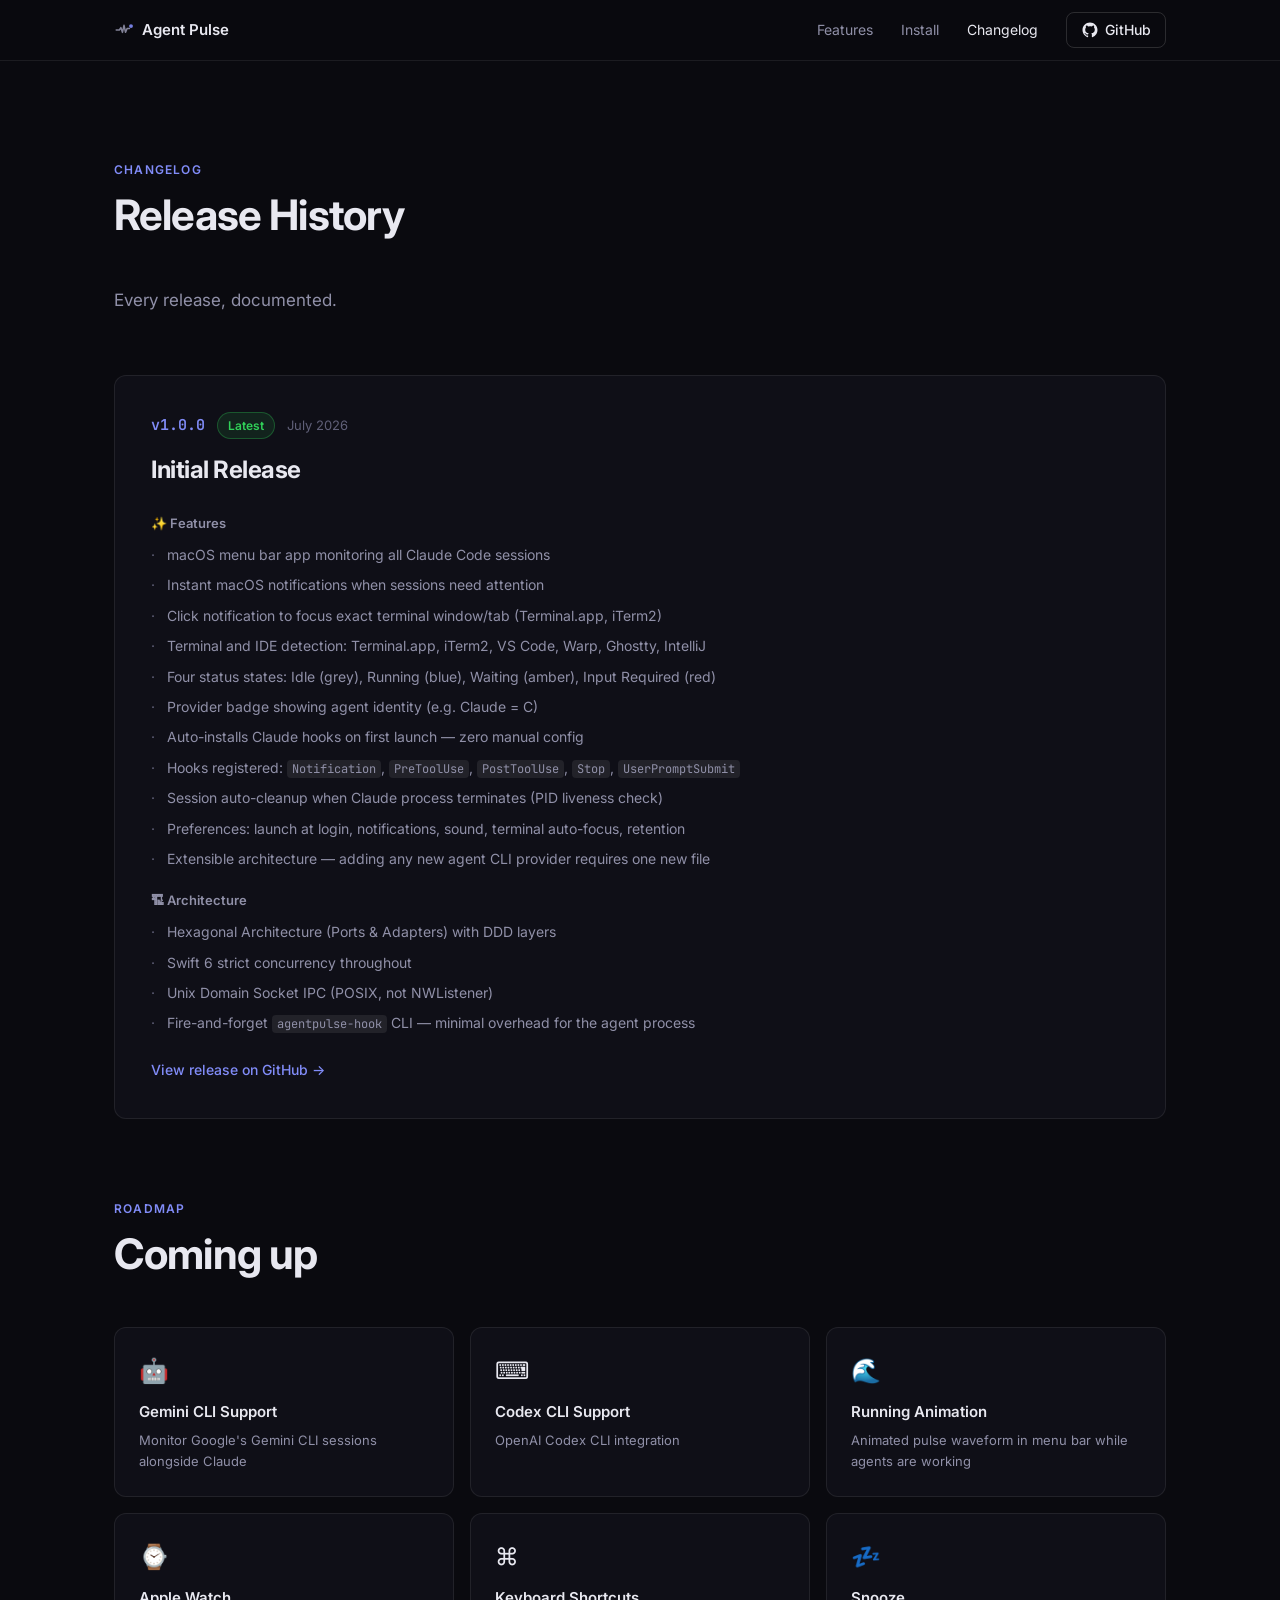
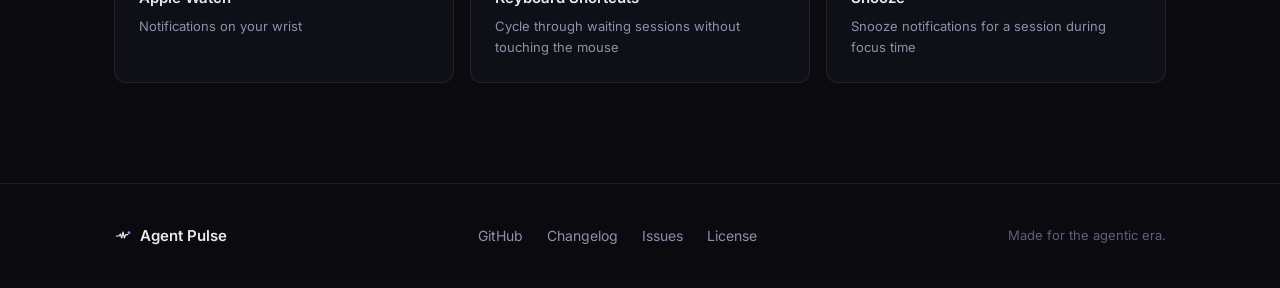
==== changelog.html @ d6f434c4 "Initial site for Agent Pulse" ====
<!DOCTYPE html>
<html lang="en">
<head>
  <meta charset="UTF-8" />
  <meta name="viewport" content="width=device-width, initial-scale=1.0" />
  <title>Changelog — Agent Pulse</title>
  <meta name="description" content="Agent Pulse release history and changelog." />
  <link rel="icon" type="image/svg+xml" href="assets/img/favicon.svg" />
  <link rel="stylesheet" href="assets/css/style.css" />
  <link href="https://fonts.googleapis.com/css2?family=Inter:wght@300;400;500;600;700&family=JetBrains+Mono:wght@400;500&display=swap" rel="stylesheet" />
</head>
<body>

<nav class="nav">
  <div class="nav-inner">
    <div class="nav-logo">
      <a href="index.html" style="display:flex;align-items:center;gap:8px;text-decoration:none;color:inherit">
        <svg class="nav-pulse-icon" width="20" height="14" viewBox="0 0 24 18" fill="none">
          <path d="M2 9 H6 L8 6 L10 12 L12 3 L14 12 L16 7 H19" stroke="currentColor" stroke-width="2" stroke-linecap="round" stroke-linejoin="round"/>
          <circle class="nav-status-dot" cx="21" cy="4" r="2.5" fill="#818CF8"/>
        </svg>
        <span class="nav-name">Agent Pulse</span>
      </a>
    </div>
    <div class="nav-links">
      <a href="index.html#features">Features</a>
      <a href="index.html#install">Install</a>
      <a href="changelog.html" class="nav-active">Changelog</a>
      <a href="https://github.com/useagentpulse/agentpulse-app" target="_blank" class="nav-github">
        <svg width="18" height="18" viewBox="0 0 24 24" fill="currentColor"><path d="M12 2C6.477 2 2 6.484 2 12.017c0 4.425 2.865 8.18 6.839 9.504.5.092.682-.217.682-.483 0-.237-.008-.868-.013-1.703-2.782.605-3.369-1.343-3.369-1.343-.454-1.158-1.11-1.466-1.11-1.466-.908-.62.069-.608.069-.608 1.003.07 1.531 1.032 1.531 1.032.892 1.53 2.341 1.088 2.91.832.092-.647.35-1.088.636-1.338-2.22-.253-4.555-1.113-4.555-4.951 0-1.093.39-1.988 1.029-2.688-.103-.253-.446-1.272.098-2.65 0 0 .84-.27 2.75 1.026A9.564 9.564 0 0112 6.844c.85.004 1.705.115 2.504.337 1.909-1.296 2.747-1.027 2.747-1.027.546 1.379.202 2.398.1 2.651.64.7 1.028 1.595 1.028 2.688 0 3.848-2.339 4.695-4.566 4.943.359.309.678.92.678 1.855 0 1.338-.012 2.419-.012 2.747 0 .268.18.58.688.482A10.019 10.019 0 0022 12.017C22 6.484 17.522 2 12 2z"/></svg>
        GitHub
      </a>
    </div>
  </div>
</nav>

<main class="changelog-page">
  <div class="container">
    <div class="changelog-header">
      <div class="section-label">Changelog</div>
      <h1 class="section-title">Release History</h1>
      <p class="changelog-sub">Every release, documented.</p>
    </div>

    <div class="changelog-list">

      <div class="changelog-entry">
        <div class="changelog-meta">
          <span class="changelog-version">v1.0.0</span>
          <span class="changelog-tag changelog-tag--latest">Latest</span>
          <span class="changelog-date">July 2026</span>
        </div>
        <h2 class="changelog-title">Initial Release</h2>
        <div class="changelog-body">
          <div class="changelog-section">
            <div class="changelog-section-title">✨ Features</div>
            <ul>
              <li>macOS menu bar app monitoring all Claude Code sessions</li>
              <li>Instant macOS notifications when sessions need attention</li>
              <li>Click notification to focus exact terminal window/tab (Terminal.app, iTerm2)</li>
              <li>Terminal and IDE detection: Terminal.app, iTerm2, VS Code, Warp, Ghostty, IntelliJ</li>
              <li>Four status states: Idle (grey), Running (blue), Waiting (amber), Input Required (red)</li>
              <li>Provider badge showing agent identity (e.g. Claude = C)</li>
              <li>Auto-installs Claude hooks on first launch — zero manual config</li>
              <li>Hooks registered: <code>Notification</code>, <code>PreToolUse</code>, <code>PostToolUse</code>, <code>Stop</code>, <code>UserPromptSubmit</code></li>
              <li>Session auto-cleanup when Claude process terminates (PID liveness check)</li>
              <li>Preferences: launch at login, notifications, sound, terminal auto-focus, retention</li>
              <li>Extensible architecture — adding any new agent CLI provider requires one new file</li>
            </ul>
          </div>
          <div class="changelog-section">
            <div class="changelog-section-title">🏗 Architecture</div>
            <ul>
              <li>Hexagonal Architecture (Ports & Adapters) with DDD layers</li>
              <li>Swift 6 strict concurrency throughout</li>
              <li>Unix Domain Socket IPC (POSIX, not NWListener)</li>
              <li>Fire-and-forget <code>agentpulse-hook</code> CLI — minimal overhead for the agent process</li>
            </ul>
          </div>
        </div>
        <a href="https://github.com/useagentpulse/agentpulse-app/releases/tag/v1.0.0" target="_blank" class="changelog-release-link">
          View release on GitHub →
        </a>
      </div>

    </div>

    <div class="changelog-upcoming">
      <div class="section-label">Roadmap</div>
      <h2 class="section-title">Coming up</h2>
      <div class="roadmap-grid">
        <div class="roadmap-item">
          <div class="roadmap-icon">🤖</div>
          <div class="roadmap-name">Gemini CLI Support</div>
          <div class="roadmap-desc">Monitor Google's Gemini CLI sessions alongside Claude</div>
        </div>
        <div class="roadmap-item">
          <div class="roadmap-icon">⌨️</div>
          <div class="roadmap-name">Codex CLI Support</div>
          <div class="roadmap-desc">OpenAI Codex CLI integration</div>
        </div>
        <div class="roadmap-item">
          <div class="roadmap-icon">🌊</div>
          <div class="roadmap-name">Running Animation</div>
          <div class="roadmap-desc">Animated pulse waveform in menu bar while agents are working</div>
        </div>
        <div class="roadmap-item">
          <div class="roadmap-icon">⌚</div>
          <div class="roadmap-name">Apple Watch</div>
          <div class="roadmap-desc">Notifications on your wrist</div>
        </div>
        <div class="roadmap-item">
          <div class="roadmap-icon">⌘</div>
          <div class="roadmap-name">Keyboard Shortcuts</div>
          <div class="roadmap-desc">Cycle through waiting sessions without touching the mouse</div>
        </div>
        <div class="roadmap-item">
          <div class="roadmap-icon">💤</div>
          <div class="roadmap-name">Snooze</div>
          <div class="roadmap-desc">Snooze notifications for a session during focus time</div>
        </div>
      </div>
    </div>
  </div>
</main>

<footer class="footer">
  <div class="container footer-inner">
    <div class="footer-logo">
      <svg width="18" height="12" viewBox="0 0 24 18" fill="none">
          <path d="M2 9 H6 L8 6 L10 12 L12 3 L14 12 L16 7 H19" stroke="currentColor" stroke-width="1.8" stroke-linecap="round" stroke-linejoin="round"/>
          <circle cx="21" cy="4" r="2.2" fill="#818CF8"/>
        </svg>
        <span>Agent Pulse</span>
    </div>
    <div class="footer-links">
      <a href="https://github.com/useagentpulse/agentpulse-app" target="_blank">GitHub</a>
      <a href="changelog.html">Changelog</a>
      <a href="https://github.com/useagentpulse/agentpulse-app/issues" target="_blank">Issues</a>
      <a href="https://github.com/useagentpulse/agentpulse-app/blob/main/LICENSE" target="_blank">License</a>
    </div>
    <div class="footer-copy">Made for the agentic era.</div>
  </div>
</footer>

<script src="assets/js/main.js"></script>
</body>
</html>
---- assets/css/style.css ----
/* ============================================================
   Agent Pulse — Site Styles
   Dark theme, agentic aesthetic
   ============================================================ */

*, *::before, *::after { box-sizing: border-box; margin: 0; padding: 0; }

:root {
  --bg:        #0a0a0f;
  --bg-2:      #0f0f17;
  --bg-3:      #141420;
  --border:    rgba(255,255,255,0.08);
  --border-2:  rgba(255,255,255,0.14);
  --text:      #e8e8f0;
  --text-2:    #9090a8;
  --text-3:    #606078;
  --accent:    #818CF8;
  --accent-2:  #6366F1;
  --blue:      #0A84FF;
  --orange:    #FF9F0A;
  --red:       #FF453A;
  --green:     #30D158;
  --grey:      #B0B0B0;
  --radius:    12px;
  --radius-sm: 8px;
}

html { scroll-behavior: smooth; }

body {
  font-family: 'Inter', system-ui, sans-serif;
  background: var(--bg);
  color: var(--text);
  line-height: 1.6;
  overflow-x: hidden;
}

a { color: inherit; text-decoration: none; }
.container { max-width: 1100px; margin: 0 auto; padding: 0 24px; }

/* ── NAV ─────────────────────────────────────────────────── */
.nav {
  position: fixed; top: 0; left: 0; right: 0; z-index: 100;
  background: rgba(10,10,15,0.85);
  backdrop-filter: blur(20px);
  border-bottom: 1px solid var(--border);
}
.nav-inner {
  max-width: 1100px; margin: 0 auto; padding: 0 24px;
  height: 60px; display: flex; align-items: center; justify-content: space-between;
}
.nav-logo { display: flex; align-items: center; gap: 10px; font-weight: 600; font-size: 15px; }
.nav-dot {
  width: 10px; height: 10px; border-radius: 50%;
  background: #818CF8;
  box-shadow: 0 0 8px #818CF8;
  animation: breathe 2s ease-in-out infinite;
}

/* Nav SVG pulse icon */
.nav-pulse-icon { opacity: 0.9; color: var(--text-2); flex-shrink: 0; }
.nav-status-dot { animation: breathe 2s ease-in-out infinite; }
@keyframes breathe {
  0%,100% { opacity: 1; transform: scale(1); }
  50%      { opacity: 0.4; transform: scale(0.85); }
}
.nav-links { display: flex; align-items: center; gap: 28px; font-size: 14px; color: var(--text-2); }
.nav-links a:hover { color: var(--text); }
.nav-active { color: var(--text) !important; }
.nav-github {
  display: flex; align-items: center; gap: 6px;
  padding: 6px 14px; border-radius: var(--radius-sm);
  border: 1px solid var(--border-2);
  color: var(--text) !important;
  font-weight: 500;
  transition: border-color 0.2s, background 0.2s;
}
.nav-github:hover { background: rgba(255,255,255,0.05); border-color: var(--border-2); }

/* ── HERO ────────────────────────────────────────────────── */
.hero {
  min-height: 100vh; display: flex; align-items: center;
  padding: 100px 24px 80px;
  position: relative; overflow: hidden;
  max-width: 1100px; margin: 0 auto;
  gap: 60px; flex-wrap: wrap; justify-content: center;
}
.hero-bg { position: fixed; inset: 0; pointer-events: none; z-index: 0; }
.grid-lines {
  position: absolute; inset: 0;
  background-image:
    linear-gradient(rgba(255,255,255,0.02) 1px, transparent 1px),
    linear-gradient(90deg, rgba(255,255,255,0.02) 1px, transparent 1px);
  background-size: 60px 60px;
}
.glow {
  position: absolute; border-radius: 50%; filter: blur(100px); opacity: 0.15;
}
.glow-1 {
  width: 600px; height: 600px; top: -200px; left: -200px;
  background: radial-gradient(circle, #818CF8 0%, transparent 70%);
}
.glow-2 {
  width: 500px; height: 500px; bottom: -100px; right: -100px;
  background: radial-gradient(circle, #4338CA 0%, transparent 70%);
}
.hero-content { position: relative; z-index: 1; max-width: 560px; flex: 1 1 400px; }
.hero-badge {
  display: inline-flex; align-items: center; gap: 8px;
  padding: 6px 14px; border-radius: 100px;
  border: 1px solid var(--border-2);
  background: rgba(255,255,255,0.04);
  font-size: 13px; color: var(--text-2); margin-bottom: 28px;
}
.badge-dot {
  width: 7px; height: 7px; border-radius: 50%;
  background: var(--green);
  box-shadow: 0 0 6px var(--green);
}
.hero-title {
  font-size: clamp(36px, 5vw, 60px);
  font-weight: 700; line-height: 1.1;
  letter-spacing: -0.03em; margin-bottom: 20px;
}
.hero-highlight {
  background: linear-gradient(135deg, #818CF8 0%, #c4b5fd 100%);
  -webkit-background-clip: text; -webkit-text-fill-color: transparent;
}
.hero-sub { font-size: 18px; color: var(--text-2); line-height: 1.7; margin-bottom: 36px; }
.hero-actions { display: flex; gap: 12px; flex-wrap: wrap; margin-bottom: 20px; }
.hero-version { font-size: 13px; color: var(--text-3); }

/* Buttons */
.btn {
  display: inline-flex; align-items: center; gap: 8px;
  padding: 12px 24px; border-radius: var(--radius-sm);
  font-weight: 600; font-size: 15px; cursor: pointer;
  transition: all 0.2s; border: none;
}
.btn-primary {
  background: #818CF8;
  color: #ffffff;
  box-shadow: 0 0 20px rgba(129,140,248,0.3);
}
.btn-primary:hover { background: #a5b4fc; box-shadow: 0 0 30px rgba(129,140,248,0.5); transform: translateY(-1px); }
.btn-ghost {
  background: rgba(255,255,255,0.06);
  color: var(--text);
  border: 1px solid var(--border-2);
}
.btn-ghost:hover { background: rgba(255,255,255,0.1); }

/* ── MENU BAR MOCKUP ─────────────────────────────────────── */
.hero-mockup { position: relative; z-index: 1; flex: 1 1 320px; max-width: 380px; }
.menubar-strip {
  background: rgba(30,30,40,0.9);
  border: 1px solid var(--border-2);
  border-radius: var(--radius-sm) var(--radius-sm) 0 0;
  padding: 8px 14px;
  display: flex; align-items: center; justify-content: space-between;
}
.menubar-icons { display: flex; gap: 8px; }
.mb-icon {
  width: 28px; height: 18px;
  background: rgba(255,255,255,0.1); border-radius: 4px;
}
.menubar-app { display: flex; align-items: center; gap: 5px; }
.pulse-icon { opacity: 0.9; }
.status-dot {
  width: 8px; height: 8px; border-radius: 50%; flex-shrink: 0;
}
.status-dot--red    { background: var(--red); box-shadow: 0 0 6px var(--red); }
.status-dot--blue   { background: var(--blue); box-shadow: 0 0 6px var(--blue); }
.status-dot--grey   { background: var(--grey); }
.status-dot--green  { background: var(--green); }
.status-dot--orange { background: var(--orange); }
.pulse-anim { animation: pulse-red 0.5s ease-in-out infinite alternate; }
@keyframes pulse-red {
  from { opacity: 1; box-shadow: 0 0 6px var(--red); }
  to   { opacity: 0.15; box-shadow: 0 0 2px var(--red); }
}
.popup-window {
  background: rgba(20,20,32,0.98);
  border: 1px solid var(--border-2);
  border-top: none;
  border-radius: 0 0 var(--radius) var(--radius);
  overflow: hidden;
  box-shadow: 0 40px 80px rgba(0,0,0,0.6);
}
.popup-header {
  display: flex; align-items: center; justify-content: space-between;
  padding: 12px 14px;
}
.popup-header-left { display: flex; align-items: center; gap: 8px; }
.popup-title { font-weight: 600; font-size: 14px; }
.popup-badge {
  background: var(--red); color: white;
  width: 20px; height: 20px; border-radius: 50%;
  font-size: 11px; font-weight: 700;
  display: flex; align-items: center; justify-content: center;
}
.popup-divider { height: 1px; background: var(--border); }
.popup-sessions { padding: 4px 0; }
.session-row {
  display: flex; align-items: center; justify-content: space-between;
  padding: 8px 14px; gap: 8px;
  transition: background 0.15s;
}
.session-row:hover { background: rgba(255,255,255,0.04); }
.session-row--permission { background: rgba(255,69,58,0.05); }
.session-left { display: flex; align-items: center; gap: 8px; flex: 1; min-width: 0; }
.session-info { min-width: 0; }
.session-name { font-size: 13px; font-weight: 500; white-space: nowrap; overflow: hidden; text-overflow: ellipsis; }
.session-meta { display: flex; align-items: center; gap: 4px; margin-top: 2px; }
.provider-badge {
  font-size: 9px; font-weight: 700;
  background: var(--accent); color: white;
  width: 14px; height: 14px; border-radius: 50%;
  display: flex; align-items: center; justify-content: center;
  flex-shrink: 0;
}
.terminal-name { font-size: 11px; font-weight: 600; color: var(--text-2); }
.session-path { font-size: 11px; color: var(--text-3); white-space: nowrap; overflow: hidden; text-overflow: ellipsis; }
.session-right { text-align: right; flex-shrink: 0; }
.session-status { font-size: 11px; font-weight: 600; }
.session-status--red    { color: var(--red); }
.session-status--blue   { color: var(--blue); }
.session-status--grey   { color: var(--grey); }
.session-time { font-size: 10px; color: var(--text-3); margin-top: 2px; }
.popup-footer {
  display: flex; justify-content: space-between;
  padding: 10px 14px;
  font-size: 12px; color: var(--text-2);
}

/* ── PROBLEM TIMELINE ─────────────────────────────────────── */
.problem { padding: 100px 0; background: var(--bg-2); }
.timeline { max-width: 600px; margin: 0 auto; }
.timeline-item {
  display: flex; gap: 20px; align-items: flex-start;
  margin-bottom: 8px;
}
.timeline-time {
  font-family: 'JetBrains Mono', monospace;
  font-size: 13px; color: var(--text-3);
  width: 48px; flex-shrink: 0; padding-top: 2px;
}
.timeline-content { display: flex; align-items: flex-start; gap: 12px; flex: 1; }
.timeline-dot {
  width: 10px; height: 10px; border-radius: 50%; flex-shrink: 0; margin-top: 5px;
}
.timeline-dot--green  { background: var(--green); }
.timeline-dot--grey   { background: var(--text-3); }
.timeline-dot--red    { background: var(--red); box-shadow: 0 0 8px var(--red); }
.timeline-text { font-size: 15px; color: var(--text-2); padding-bottom: 16px; }
.timeline-text--alert { color: var(--red); font-weight: 500; }
.timeline-text--good  { color: var(--green); font-weight: 500; }
.lost { color: var(--red); font-weight: 600; }
.timeline-with {
  border-top: 1px solid var(--border);
  padding-top: 20px; margin-top: 12px;
}
.with-badge {
  display: inline-block; margin-bottom: 16px; margin-left: 68px;
  background: rgba(48,209,88,0.1); color: var(--green);
  border: 1px solid rgba(48,209,88,0.3);
  padding: 4px 12px; border-radius: 100px; font-size: 13px; font-weight: 500;
}

/* ── SECTIONS ─────────────────────────────────────────────── */
.section-label {
  font-size: 12px; font-weight: 600; letter-spacing: 0.1em;
  text-transform: uppercase; color: var(--accent);
  margin-bottom: 12px;
}
.section-title {
  font-size: clamp(28px, 4vw, 42px);
  font-weight: 700; line-height: 1.15;
  letter-spacing: -0.02em; margin-bottom: 48px;
}

/* ── FEATURES ─────────────────────────────────────────────── */
.features { padding: 100px 0; }
.features-grid {
  display: grid;
  grid-template-columns: repeat(3, 1fr);
  gap: 16px;
}
.feature-card {
  background: var(--bg-2);
  border: 1px solid var(--border);
  border-radius: var(--radius);
  padding: 28px;
  transition: border-color 0.2s, transform 0.2s;
}
.feature-card:hover { border-color: var(--border-2); transform: translateY(-2px); }
.feature-card--large { grid-column: span 2; }
.feature-card--wide  { grid-column: span 3; }
.feature-icon {
  width: 44px; height: 44px; border-radius: var(--radius-sm);
  background: rgba(129,140,248,0.08);
  border: 1px solid rgba(129,140,248,0.2);
  display: flex; align-items: center; justify-content: center;
  color: var(--accent); margin-bottom: 16px;
}
.feature-card h3 { font-size: 17px; font-weight: 600; margin-bottom: 8px; }
.feature-card p { font-size: 14px; color: var(--text-2); line-height: 1.6; }
.feature-notif {
  display: flex; align-items: center; gap: 12px;
  margin-top: 20px; padding: 14px 16px;
  background: rgba(255,255,255,0.04);
  border: 1px solid var(--border-2);
  border-radius: var(--radius-sm);
}
.notif-icon { font-size: 20px; }
.notif-title { font-size: 13px; font-weight: 600; }
.notif-sub { font-size: 12px; color: var(--text-2); margin-top: 2px; }

/* ── TERMINALS ────────────────────────────────────────────── */
.terminals { padding: 80px 0; background: var(--bg-2); }
.terminals-grid { display: flex; flex-wrap: wrap; gap: 10px; }
.terminal-pill {
  padding: 8px 18px; border-radius: 100px;
  border: 1px solid var(--border-2);
  font-size: 14px; font-weight: 500;
  background: rgba(255,255,255,0.04);
}
.terminal-pill--coming { color: var(--text-3); border-style: dashed; }

/* ── INSTALL ──────────────────────────────────────────────── */
.install { padding: 100px 0; }
.install-steps { display: flex; flex-direction: column; gap: 32px; margin-bottom: 40px; }
.install-step { display: flex; gap: 20px; align-items: flex-start; }
.step-num {
  width: 36px; height: 36px; border-radius: 50%;
  background: rgba(129,140,248,0.1);
  border: 1px solid rgba(129,140,248,0.3);
  color: var(--accent); font-weight: 700; font-size: 15px;
  display: flex; align-items: center; justify-content: center;
  flex-shrink: 0;
}
.step-body { flex: 1; }
.step-title { font-size: 17px; font-weight: 600; margin-bottom: 10px; }
.step-body p { font-size: 15px; color: var(--text-2); }
.step-alt { font-size: 13px; color: var(--text-3); margin-top: 10px; }
.step-alt a { color: var(--accent); text-decoration: underline; }
.code-block {
  display: flex; align-items: center; justify-content: space-between;
  background: var(--bg-3);
  border: 1px solid var(--border-2);
  border-radius: var(--radius-sm);
  padding: 14px 16px;
  font-family: 'JetBrains Mono', monospace;
  font-size: 13px; color: var(--text);
  gap: 12px;
}
.code-block code { flex: 1; white-space: pre; }
.copy-btn {
  background: rgba(255,255,255,0.08);
  border: 1px solid var(--border-2);
  color: var(--text-2); font-size: 12px;
  padding: 4px 12px; border-radius: 6px;
  cursor: pointer; flex-shrink: 0;
  transition: all 0.15s; font-family: inherit;
}
.copy-btn:hover { background: rgba(255,255,255,0.14); color: var(--text); }
.copy-btn.copied { color: var(--green); border-color: rgba(48,209,88,0.3); }
.inline-code {
  font-family: 'JetBrains Mono', monospace;
  font-size: 13px; background: rgba(255,255,255,0.08);
  padding: 2px 6px; border-radius: 4px;
}
.requirements {
  display: flex; gap: 12px; align-items: center;
  font-size: 13px; color: var(--text-3); flex-wrap: wrap;
}

/* ── STATES STRIP ─────────────────────────────────────────── */
.states { padding: 48px 0; background: var(--bg-2); }
.states-strip {
  display: flex; align-items: center; gap: 12px; flex-wrap: wrap;
}
.states-label { font-size: 13px; color: var(--text-3); margin-right: 4px; }
.state-pill {
  display: flex; align-items: center; gap: 6px;
  padding: 6px 14px; border-radius: 100px;
  background: rgba(255,255,255,0.04);
  border: 1px solid var(--border);
  font-size: 13px; color: var(--text-2);
}
.state-pill svg { opacity: 0.6; }
.state-pill--alert { border-color: rgba(255,69,58,0.3); background: rgba(255,69,58,0.06); color: var(--text); }
.state-pill-dot {
  width: 7px; height: 7px; border-radius: 50%; flex-shrink: 0;
}
.state-pill-dot--pulse { animation: pulse-red 0.5s ease-in-out infinite alternate; }
.feature-card--wide { grid-column: span 3; }

/* ── OPEN SOURCE ──────────────────────────────────────────── */
.opensource { padding: 100px 0; }
.opensource-inner { display: flex; gap: 60px; align-items: flex-start; flex-wrap: wrap; }
.os-text { flex: 1 1 360px; }
.os-text p { font-size: 16px; color: var(--text-2); margin-bottom: 28px; line-height: 1.7; }
.providers-roadmap { display: flex; flex-wrap: wrap; gap: 8px; margin-bottom: 32px; }
.provider {
  padding: 6px 14px; border-radius: 100px; font-size: 13px; font-weight: 500;
}
.provider--done { background: rgba(48,209,88,0.1); color: var(--green); border: 1px solid rgba(48,209,88,0.3); }
.provider--soon { background: rgba(255,255,255,0.04); color: var(--text-3); border: 1px solid var(--border); }

.os-code { flex: 1 1 380px; }
.code-window {
  background: var(--bg-3);
  border: 1px solid var(--border-2);
  border-radius: var(--radius);
  overflow: hidden;
}
.code-window-bar {
  display: flex; align-items: center; gap: 6px;
  padding: 10px 14px;
  background: rgba(255,255,255,0.03);
  border-bottom: 1px solid var(--border);
}
.code-window-bar span {
  width: 10px; height: 10px; border-radius: 50%; background: rgba(255,255,255,0.15);
}
.code-window-title { margin-left: 8px; font-size: 12px; color: var(--text-3); font-family: 'JetBrains Mono', monospace; }
.code-content {
  padding: 20px; font-size: 13px; line-height: 1.75;
  font-family: 'JetBrains Mono', monospace;
  white-space: pre; overflow-x: auto;
}
.code-comment  { color: #606080; }
.code-keyword  { color: #FC5FA3; }
.code-type     { color: #5DD8FF; }
.code-string   { color: #FC6A5D; }
.code-num      { color: #D0BF69; }
.code-fn       { color: #67B7A4; }

/* ── FOOTER ──────────────────────────────────────────────── */
.footer {
  border-top: 1px solid var(--border);
  padding: 40px 0;
}
.footer-inner {
  display: flex; align-items: center; justify-content: space-between;
  flex-wrap: wrap; gap: 16px;
}
.footer-logo { display: flex; align-items: center; gap: 8px; font-weight: 600; font-size: 15px; }
.footer-links { display: flex; gap: 24px; font-size: 14px; color: var(--text-2); }
.footer-links a:hover { color: var(--text); }
.footer-copy { font-size: 13px; color: var(--text-3); }

/* ── CHANGELOG PAGE ──────────────────────────────────────── */
.changelog-page { padding-top: 80px; min-height: 100vh; }
.changelog-header { padding: 80px 0 60px; }
.changelog-sub { font-size: 17px; color: var(--text-2); }
.changelog-list { display: flex; flex-direction: column; gap: 48px; padding-bottom: 80px; }
.changelog-entry {
  border: 1px solid var(--border);
  border-radius: var(--radius);
  padding: 36px;
  background: var(--bg-2);
}
.changelog-meta { display: flex; align-items: center; gap: 12px; margin-bottom: 12px; flex-wrap: wrap; }
.changelog-version {
  font-family: 'JetBrains Mono', monospace;
  font-size: 15px; font-weight: 600; color: var(--accent);
}
.changelog-tag {
  padding: 3px 10px; border-radius: 100px; font-size: 12px; font-weight: 600;
}
.changelog-tag--latest { background: rgba(48,209,88,0.1); color: var(--green); border: 1px solid rgba(48,209,88,0.3); }
.changelog-date { font-size: 13px; color: var(--text-3); }
.changelog-title { font-size: 24px; font-weight: 700; margin-bottom: 24px; letter-spacing: -0.02em; }
.changelog-body { display: flex; flex-direction: column; gap: 20px; }
.changelog-section-title { font-size: 13px; font-weight: 600; color: var(--text-2); margin-bottom: 10px; }
.changelog-body ul { list-style: none; display: flex; flex-direction: column; gap: 8px; }
.changelog-body li {
  font-size: 14px; color: var(--text-2); padding-left: 16px; position: relative;
}
.changelog-body li::before {
  content: '·'; position: absolute; left: 0; color: var(--text-3);
}
.changelog-body code { font-family: 'JetBrains Mono', monospace; font-size: 12px; background: rgba(255,255,255,0.08); padding: 1px 5px; border-radius: 4px; }
.changelog-release-link {
  display: inline-block; margin-top: 24px;
  font-size: 14px; color: var(--accent); font-weight: 500;
}
.changelog-release-link:hover { text-decoration: underline; }
.changelog-upcoming { padding-bottom: 100px; }
.roadmap-grid { display: grid; grid-template-columns: repeat(3, 1fr); gap: 16px; }
.roadmap-item {
  background: var(--bg-2); border: 1px solid var(--border);
  border-radius: var(--radius); padding: 24px;
}
.roadmap-icon { font-size: 24px; margin-bottom: 10px; }
.roadmap-name { font-size: 15px; font-weight: 600; margin-bottom: 6px; }
.roadmap-desc { font-size: 13px; color: var(--text-2); }

/* ── RESPONSIVE ──────────────────────────────────────────── */
@media (max-width: 768px) {
  .features-grid { grid-template-columns: 1fr; }
  .feature-card--large { grid-column: span 1; }
  .states-grid { grid-template-columns: repeat(2, 1fr); }
  .roadmap-grid { grid-template-columns: 1fr 1fr; }
  .opensource-inner { flex-direction: column; }
  .hero { flex-direction: column; }
  .nav-links { gap: 16px; }
}
@media (max-width: 480px) {
  .states-grid { grid-template-columns: 1fr; }
  .roadmap-grid { grid-template-columns: 1fr; }
  .nav-links a:not(.nav-github) { display: none; }
}
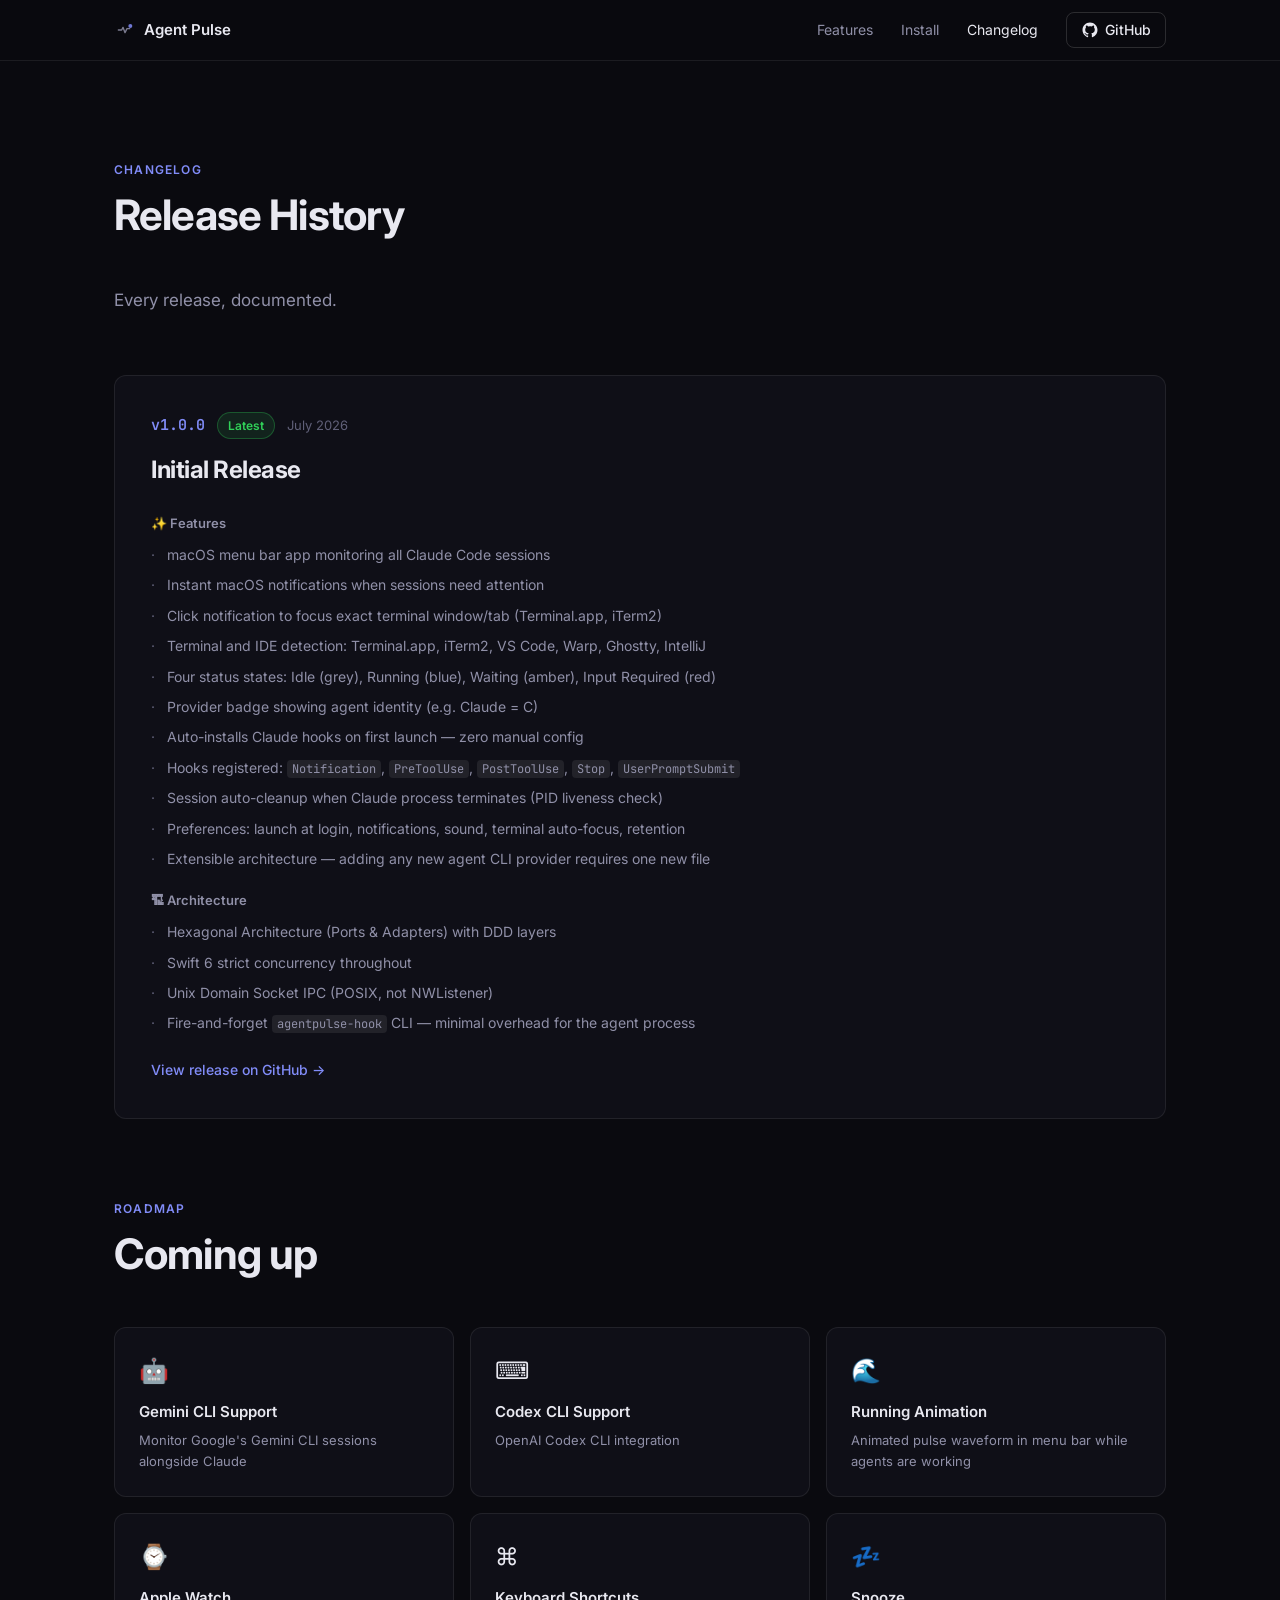
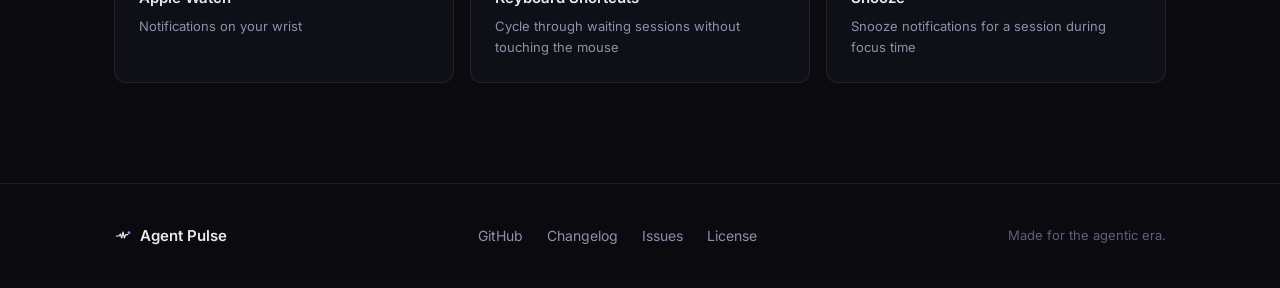
==== commit 74274a2b: "Fix nav SVG path to match spec, dot opacity-only pulse (no position shift), larger dot r=3" ====
--- a/changelog.html
+++ b/changelog.html
@@ -15,9 +15,9 @@
   <div class="nav-inner">
     <div class="nav-logo">
       <a href="index.html" style="display:flex;align-items:center;gap:8px;text-decoration:none;color:inherit">
-        <svg class="nav-pulse-icon" width="20" height="14" viewBox="0 0 24 18" fill="none">
-          <path d="M2 9 H6 L8 6 L10 12 L12 3 L14 12 L16 7 H19" stroke="currentColor" stroke-width="2" stroke-linecap="round" stroke-linejoin="round"/>
-          <circle class="nav-status-dot" cx="21" cy="4" r="2.5" fill="#818CF8"/>
+        <svg class="nav-pulse-icon" width="22" height="16" viewBox="0 0 24 24" fill="none">
+          <path d="M2 12 H7 L9 8 L12 16 L15 10 H19" stroke="currentColor" stroke-width="2" stroke-linecap="round" stroke-linejoin="round"/>
+          <circle class="nav-status-dot" cx="20" cy="6" r="3" fill="#818CF8"/>
         </svg>
         <span class="nav-name">Agent Pulse</span>
       </a>
--- a/assets/css/style.css
+++ b/assets/css/style.css
@@ -56,13 +56,17 @@
   box-shadow: 0 0 8px #818CF8;
   animation: breathe 2s ease-in-out infinite;
 }
-
-/* Nav SVG pulse icon */
-.nav-pulse-icon { opacity: 0.9; color: var(--text-2); flex-shrink: 0; }
-.nav-status-dot { animation: breathe 2s ease-in-out infinite; }
 @keyframes breathe {
   0%,100% { opacity: 1; transform: scale(1); }
   50%      { opacity: 0.4; transform: scale(0.85); }
+}
+
+/* Nav SVG pulse icon */
+.nav-pulse-icon { opacity: 0.85; color: var(--text-2); flex-shrink: 0; }
+.nav-status-dot { animation: dot-breathe 2s ease-in-out infinite; transform-origin: center; }
+@keyframes dot-breathe {
+  0%,100% { opacity: 1; }
+  50%      { opacity: 0.2; }
 }
 .nav-links { display: flex; align-items: center; gap: 28px; font-size: 14px; color: var(--text-2); }
 .nav-links a:hover { color: var(--text); }
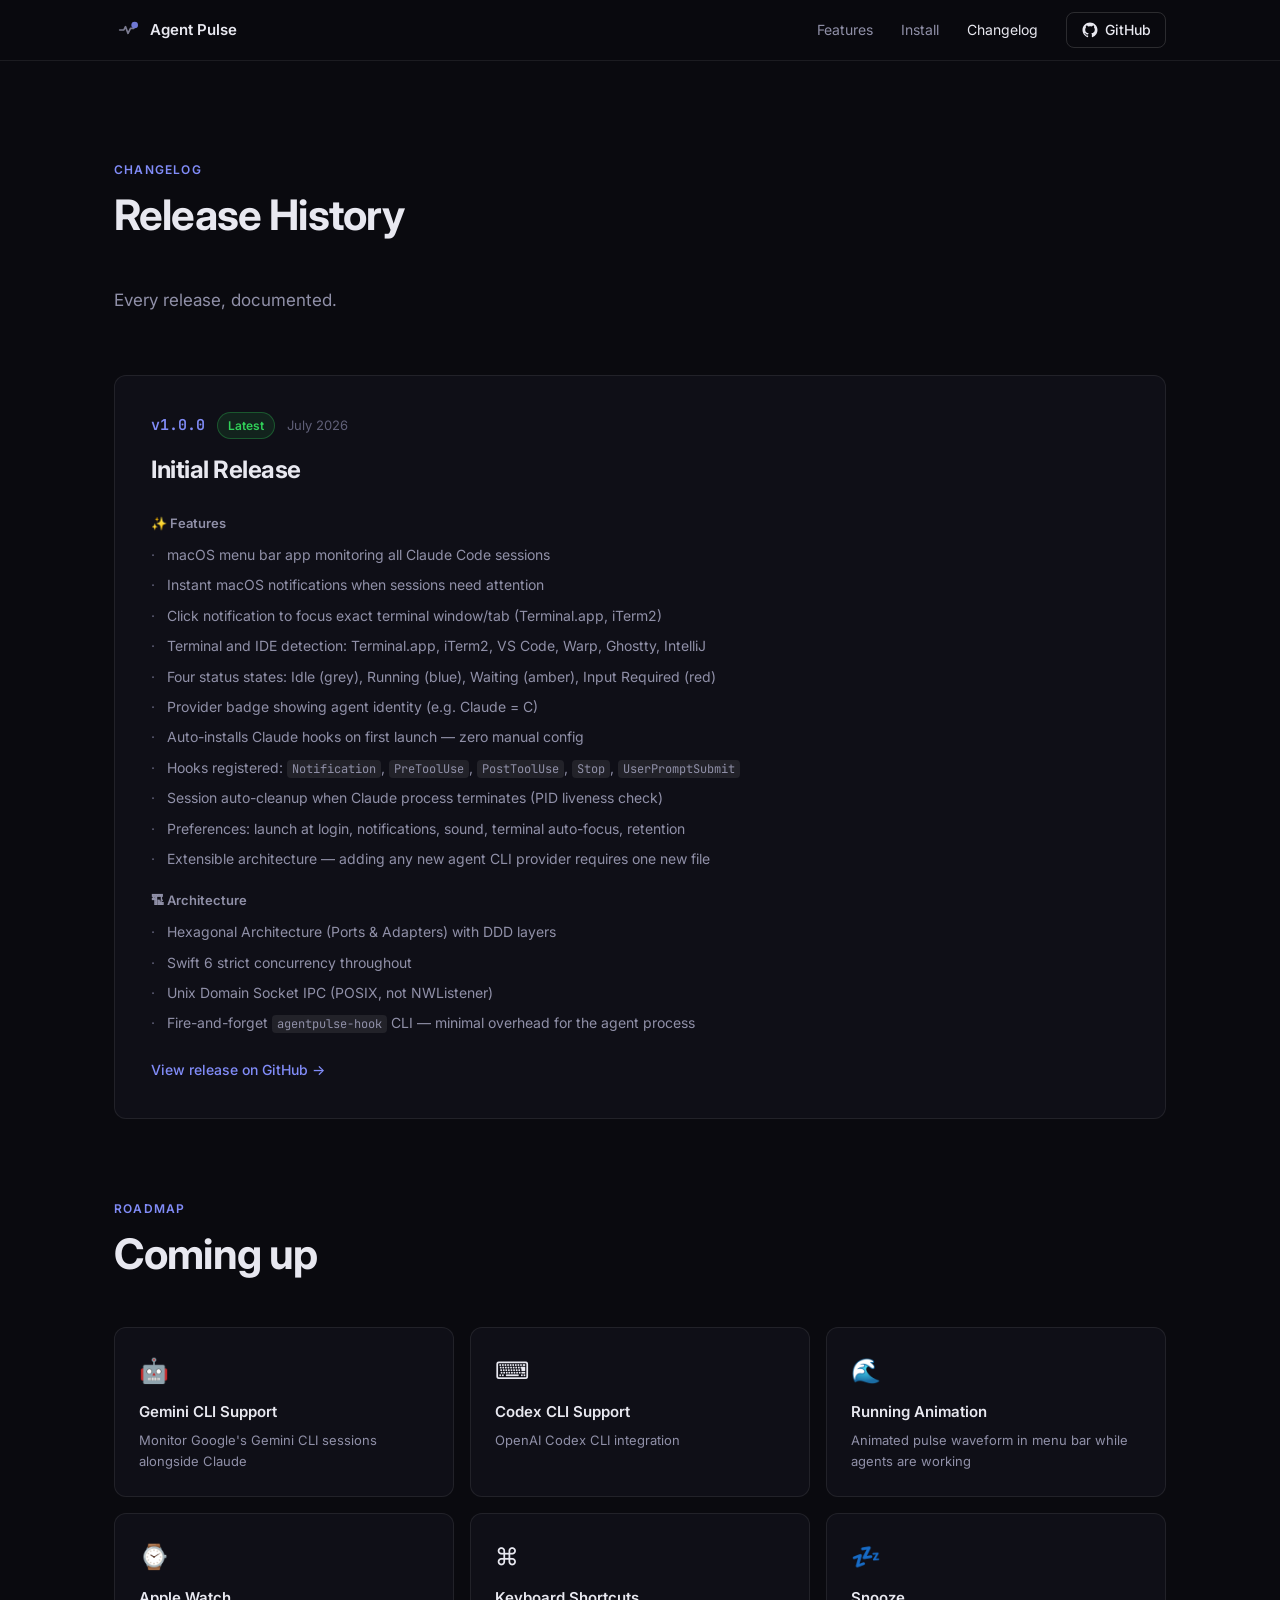
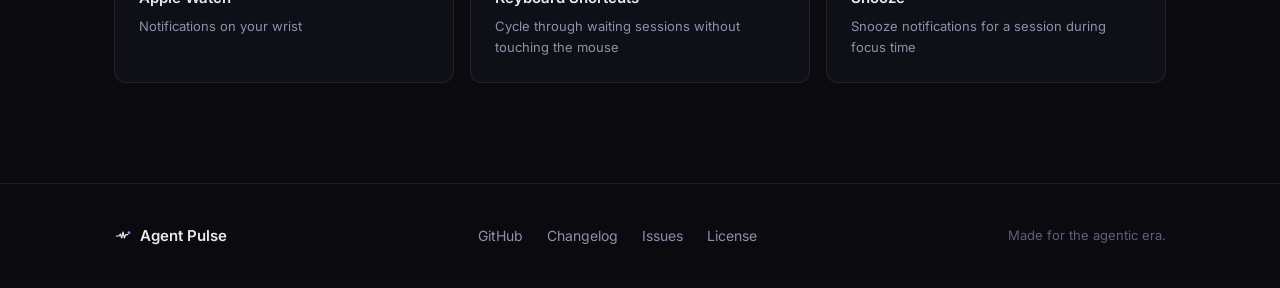
==== commit 3d45e706: "Fix dot movement (remove transform-origin/scale), bigger logo and dot" ====
--- a/changelog.html
+++ b/changelog.html
@@ -15,9 +15,9 @@
   <div class="nav-inner">
     <div class="nav-logo">
       <a href="index.html" style="display:flex;align-items:center;gap:8px;text-decoration:none;color:inherit">
-        <svg class="nav-pulse-icon" width="22" height="16" viewBox="0 0 24 24" fill="none">
+        <svg class="nav-pulse-icon" width="28" height="20" viewBox="0 0 24 24" fill="none">
           <path d="M2 12 H7 L9 8 L12 16 L15 10 H19" stroke="currentColor" stroke-width="2" stroke-linecap="round" stroke-linejoin="round"/>
-          <circle class="nav-status-dot" cx="20" cy="6" r="3" fill="#818CF8"/>
+          <circle class="nav-status-dot" cx="20" cy="6" r="4" fill="#818CF8"/>
         </svg>
         <span class="nav-name">Agent Pulse</span>
       </a>
--- a/assets/css/style.css
+++ b/assets/css/style.css
@@ -57,13 +57,13 @@
   animation: breathe 2s ease-in-out infinite;
 }
 @keyframes breathe {
-  0%,100% { opacity: 1; transform: scale(1); }
-  50%      { opacity: 0.4; transform: scale(0.85); }
+  0%,100% { opacity: 1; }
+  50%      { opacity: 0.4; }
 }
 
 /* Nav SVG pulse icon */
 .nav-pulse-icon { opacity: 0.85; color: var(--text-2); flex-shrink: 0; }
-.nav-status-dot { animation: dot-breathe 2s ease-in-out infinite; transform-origin: center; }
+.nav-status-dot { animation: dot-breathe 2s ease-in-out infinite; }
 @keyframes dot-breathe {
   0%,100% { opacity: 1; }
   50%      { opacity: 0.2; }
